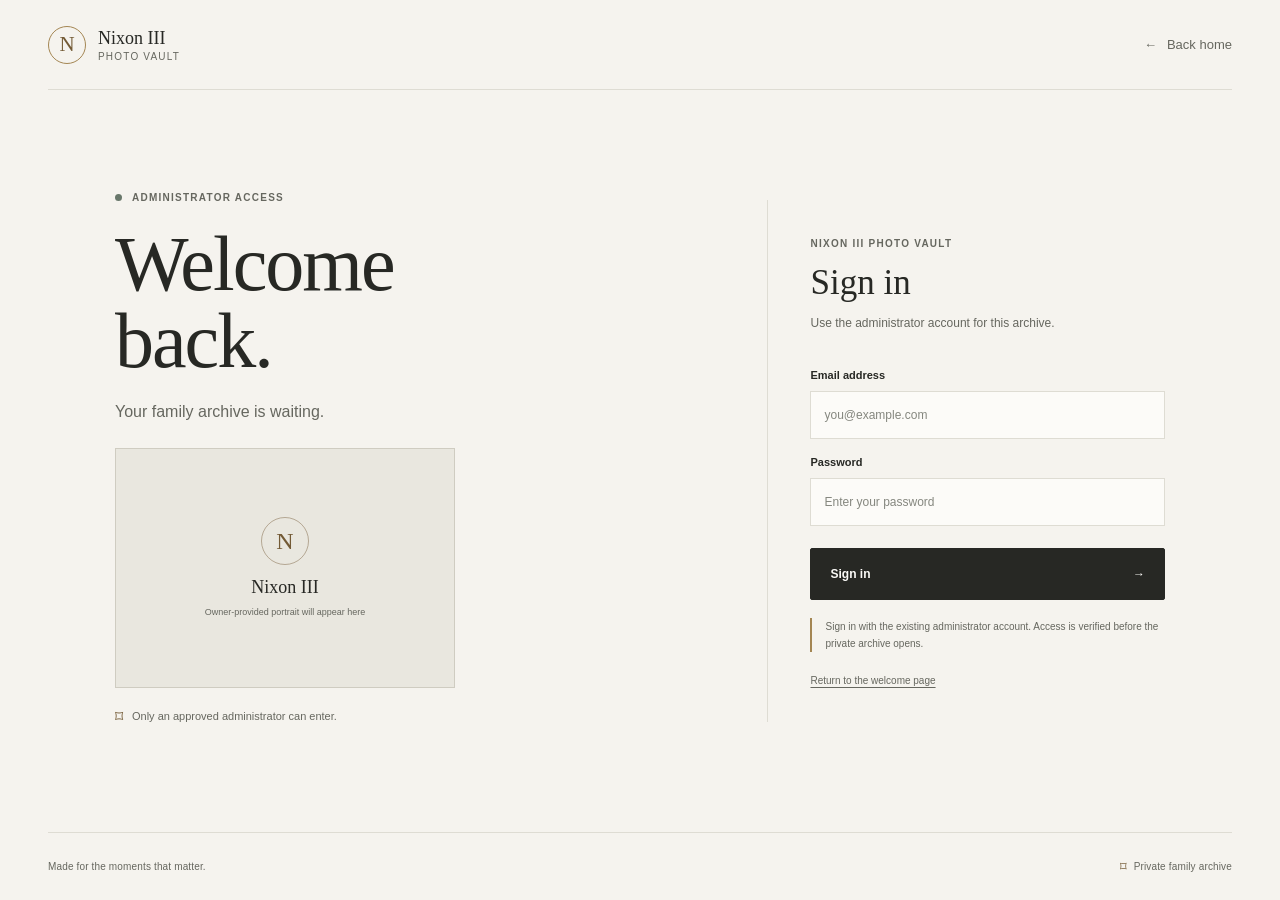
==== dashboard.html @ 0c123609 "Publish Nixon III Photo Vault" ====
<!doctype html>
<html lang="en">
<head>
  <meta charset="utf-8">
  <meta name="viewport" content="width=device-width, initial-scale=1">
  <meta name="theme-color" content="#f5f3ee">
  <meta name="description" content="Nixon III Photo Vault administrator dashboard preview.">
  <title>Overview | Nixon III Photo Vault</title>
  <link rel="stylesheet" href="css/style.css">
  <link rel="stylesheet" href="css/app-shell.css">
  <link rel="stylesheet" href="css/responsive.css">
  <script type="module" src="js/app.js"></script>
</head>
<body class="app-page auth-pending" data-requires-admin>
  <div class="auth-check" data-auth-check role="status"><span data-auth-check-message>Verifying administrator access…</span><a class="auth-check-link" href="login.html">Return to administrator sign in <span aria-hidden="true">→</span></a></div>
  <header class="app-header">
    <button class="nav-toggle" type="button" data-nav-toggle aria-controls="app-navigation" aria-expanded="false" aria-label="Open navigation"><span></span><span></span></button>
    <a class="wordmark" href="dashboard.html" aria-label="Nixon III Photo Vault overview">
      <span class="wordmark-seal" aria-hidden="true">N</span>
      <span class="wordmark-copy"><strong>Nixon III</strong><span>Photo Vault</span></span>
    </a>
    <div class="app-header__right">
      <span class="connection-label"><span aria-hidden="true"></span> Private archive</span>
      <button class="button button--outline auth-logout" type="button" data-auth-logout>Sign out</button>
      <span class="auth-logout-message" data-auth-logout-message role="status" aria-live="polite"></span>
    </div>
  </header>
  <div class="app-frame">
    <nav class="app-navigation" id="app-navigation" data-app-navigation aria-label="Main navigation">
      <p class="nav-label">Workspace</p>
      <a class="nav-item is-current" href="dashboard.html" aria-current="page"><span class="nav-icon" aria-hidden="true">⌂</span> Overview</a>
      <a class="nav-item" href="vault-access.html"><span class="nav-icon" aria-hidden="true">⌑</span> Vault access</a>
      <a class="nav-item" href="gallery.html"><span class="nav-icon" aria-hidden="true">▦</span> Gallery</a>
      <a class="nav-item" href="gallery.html#albums"><span class="nav-icon" aria-hidden="true">▤</span> Albums</a>
      <a class="nav-item" href="gallery.html#favorites"><span class="nav-icon" aria-hidden="true">♡</span> Favorites</a>
      <div class="nav-bottom">
        <div class="nav-portrait">
          <span class="portrait-token" aria-hidden="true"><img class="portrait-image" data-portrait alt="" hidden><span class="portrait-token__fallback" data-portrait-placeholder>N</span></span>
          <div><strong>Nixon III</strong><span>Family archive</span></div>
        </div>
        <a class="nav-item nav-item--quiet" href="index.html"><span class="nav-icon" aria-hidden="true">↗</span> Public welcome page</a>
      </div>
    </nav>

    <main class="app-main">
      <div class="app-content dashboard-content">
        <div class="page-heading">
          <div><p class="eyebrow">Your private archive</p><h1>Good to have you here.</h1><p class="page-lede">A thoughtful space for the moments and milestones you want to keep close.</p></div>
          <a class="button button--dark" href="gallery.html">Open gallery <span aria-hidden="true">→</span></a>
        </div>

        <section class="dashboard-hero" aria-label="Archive welcome">
          <div class="dashboard-hero__copy">
            <span class="eyebrow eyebrow--light">Nixon III Photo Vault</span>
            <h2>A lifetime of little moments.</h2>
            <p>Original photographs are kept in private storage while gallery browsing is prepared.</p>
            <a class="text-link text-link--light" href="gallery.html">Explore the gallery <span aria-hidden="true">→</span></a>
          </div>
          <div class="dashboard-hero__portrait portrait-frame">
            <img class="portrait-image" data-portrait alt="Portrait of Nixon III" hidden>
            <div class="portrait-placeholder portrait-placeholder--dark" data-portrait-placeholder>
              <span class="portrait-placeholder__mark" aria-hidden="true">N</span>
              <span class="portrait-placeholder__name">Nixon III</span>
              <span class="portrait-placeholder__note">Portrait placeholder</span>
            </div>
          </div>
        </section>

        <section class="photo-upload" data-photo-upload aria-labelledby="photo-upload-title">
          <div class="photo-upload__heading">
            <div><p class="eyebrow">Private originals</p><h2 id="photo-upload-title">Add photos to the archive</h2><p>Select image files from this device. Originals are uploaded unchanged to private Storage.</p></div>
          </div>
          <div class="photo-upload__fields">
            <label class="photo-upload__album-label" for="photo-album">Album name <span>(optional)</span></label>
            <input class="photo-upload__album" id="photo-album" type="text" maxlength="120" placeholder="Add an album label" data-photo-album>
          </div>
          <div class="photo-upload__actions">
            <input class="visually-hidden" id="photo-files" type="file" accept="image/*" multiple data-photo-files>
            <button class="button button--outline" type="button" data-photo-select>Select photos</button>
            <button class="button button--dark" type="button" data-photo-upload-button disabled>Upload photos</button>
            <button class="photo-upload__clear" type="button" data-photo-clear disabled>Clear selection</button>
          </div>
          <ul class="photo-upload__file-list" data-photo-file-list aria-label="Selected photo files"></ul>
          <progress class="photo-upload__progress" data-photo-progress max="1" value="0" aria-label="Photo upload progress" hidden></progress>
          <p class="photo-upload__progress-label" data-photo-progress-label></p>
          <p class="photo-upload__message" data-photo-message role="status" aria-live="polite">Photos remain private. Uploads require an active administrator session.</p>
        </section>

        <section class="dashboard-links" aria-label="Archive sections">
          <a class="section-card" href="gallery.html"><span class="section-card__icon" aria-hidden="true">▦</span><span class="section-card__meta">Your photographs</span><strong>Gallery</strong><span class="section-card__arrow" aria-hidden="true">↗</span></a>
          <a class="section-card" href="gallery.html#albums"><span class="section-card__icon" aria-hidden="true">▤</span><span class="section-card__meta">Gathered by chapter</span><strong>Albums</strong><span class="section-card__arrow" aria-hidden="true">↗</span></a>
          <a class="section-card" href="gallery.html#favorites"><span class="section-card__icon" aria-hidden="true">♡</span><span class="section-card__meta">The ones to revisit</span><strong>Favorites</strong><span class="section-card__arrow" aria-hidden="true">↗</span></a>
        </section>

        <section class="connection-notice" aria-labelledby="connection-title">
          <span class="notice-lock" aria-hidden="true">⌑</span>
          <div><h2 id="connection-title">Your archive is being prepared</h2><p>Administrator sign-in and private photo uploads are available. Gallery browsing and other archive actions are not connected yet.</p></div>
          <a href="vault-access.html" class="text-link">About access <span aria-hidden="true">→</span></a>
        </section>
      </div>
      <footer class="app-footer"><span>Nixon III Photo Vault</span><span>Private by design</span></footer>
    </main>
  </div>
</body>
</html>
---- css/style.css ----
:root {
  color-scheme: light;
  --ink: #272824;
  --ink-strong: #1f201d;
  --ink-soft: #66675f;
  --paper: #f5f3ee;
  --paper-light: #fcfbf8;
  --paper-muted: #eae8e1;
  --line: #dedcd3;
  --accent: #a48653;
  --accent-deep: #735a35;
  --green: #68776a;
  --serif: "Iowan Old Style", "Palatino Linotype", "Book Antiqua", Georgia, serif;
  --sans: "Avenir Next", Avenir, "Segoe UI", sans-serif;
}

* { box-sizing: border-box; }

html {
  min-width: 320px;
  min-height: 100%;
  scroll-behavior: smooth;
  background: var(--paper);
}

body {
  min-height: 100vh;
  margin: 0;
  color: var(--ink);
  background: var(--paper);
  font-family: var(--sans);
  -webkit-font-smoothing: antialiased;
}

body, button, input { font-family: var(--sans); }
a { color: inherit; }
button, input { font-size: inherit; }
button { color: inherit; }

a:focus-visible,
button:focus-visible,
input:focus-visible {
  outline: 3px solid var(--green);
  outline-offset: 3px;
}

button:disabled { cursor: not-allowed; }
[hidden] { display: none !important; }

.visually-hidden {
  position: absolute;
  width: 1px;
  height: 1px;
  padding: 0;
  overflow: hidden;
  clip: rect(0, 0, 0, 0);
  white-space: nowrap;
  border: 0;
}

.site-header,
.site-footer {
  display: flex;
  align-items: center;
  justify-content: space-between;
  width: min(1320px, calc(100% - 96px));
  margin-inline: auto;
}

.site-header {
  min-height: 90px;
  border-bottom: 1px solid var(--line);
}

.wordmark {
  display: inline-flex;
  align-items: center;
  gap: 12px;
  flex: 0 0 auto;
  color: inherit;
  text-decoration: none;
}

.wordmark-seal {
  display: grid;
  width: 38px;
  aspect-ratio: 1;
  place-items: center;
  border: 1px solid var(--accent);
  border-radius: 50%;
  color: var(--accent-deep);
  font-family: var(--serif);
  font-size: 21px;
}

.wordmark-copy { display: grid; gap: 2px; }
.wordmark-copy strong { font-family: var(--serif); font-size: 18px; font-weight: 500; }
.wordmark-copy span { color: var(--ink-soft); font-size: 10px; letter-spacing: 1.2px; text-transform: uppercase; }

.header-link {
  display: inline-flex;
  align-items: center;
  justify-content: center;
  gap: 10px;
  min-height: 44px;
  color: var(--ink-soft);
  font-size: 13px;
  text-decoration: none;
}

.header-link:hover,
.form-back-link:hover { color: var(--accent-deep); }

.welcome-layout {
  display: grid;
  grid-template-columns: minmax(0, 1fr) minmax(320px, 0.78fr);
  align-items: center;
  gap: clamp(56px, 9vw, 140px);
  width: min(1120px, calc(100% - 96px));
  min-height: min(720px, calc(100vh - 166px));
  margin-inline: auto;
  padding-block: 76px 86px;
}

.welcome-copy { max-width: 550px; }
.eyebrow {
  display: flex;
  align-items: center;
  gap: 10px;
  margin: 0 0 22px;
  color: var(--ink-soft);
  font-size: 10px;
  font-weight: 600;
  letter-spacing: 1.25px;
  text-transform: uppercase;
}

.status-mark { width: 7px; aspect-ratio: 1; border-radius: 50%; background: var(--green); }
h1, h2, h3, p { overflow-wrap: break-word; }
.welcome-copy h1,
.login-identity h1 {
  margin: 0;
  font-family: var(--serif);
  font-size: clamp(62px, 7.2vw, 98px);
  font-weight: 400;
  letter-spacing: -2px;
  line-height: 0.99;
}

.welcome-intro {
  max-width: 420px;
  margin: 26px 0 32px;
  color: var(--ink-soft);
  font-size: 16px;
  line-height: 1.8;
}

.primary-link,
.primary-button,
.button {
  display: inline-flex;
  align-items: center;
  justify-content: space-between;
  gap: 22px;
  min-height: 52px;
  padding: 0 19px;
  border: 1px solid var(--ink);
  border-radius: 2px;
  background: var(--ink);
  color: var(--paper-light);
  font-size: 12px;
  font-weight: 600;
  text-decoration: none;
  transition: background-color 160ms ease, border-color 160ms ease, color 160ms ease;
}

.primary-link:hover,
.button--dark:hover,
.primary-button:not(:disabled):hover {
  border-color: var(--accent-deep);
  background: var(--accent-deep);
}

.private-note,
.login-privacy {
  display: flex;
  align-items: center;
  gap: 9px;
  margin: 29px 0 0;
  color: var(--ink-soft);
  font-size: 11px;
  line-height: 1.6;
}

.private-note span,
.login-privacy span,
.footer-lock span { color: var(--accent-deep); font-size: 16px; }

.welcome-portrait { width: 100%; max-width: 410px; justify-self: end; }
.portrait-frame {
  position: relative;
  display: grid;
  place-items: center;
  overflow: hidden;
  border: 1px solid #cfccc1;
  background-color: #e9e7df;
}

.portrait-frame--welcome { min-height: 450px; aspect-ratio: 0.83; }
.portrait-frame--welcome::before {
  position: absolute;
  inset: 12px;
  border: 1px solid rgb(115 90 53 / 25%);
  content: "";
  pointer-events: none;
}

.portrait-image { position: absolute; inset: 0; width: 100%; height: 100%; object-fit: cover; }
.portrait-image[hidden] { display: none; }
.portrait-placeholder { display: grid; justify-items: center; gap: 10px; max-width: 280px; padding: 30px; text-align: center; }
.portrait-placeholder__mark {
  display: grid;
  width: 68px;
  aspect-ratio: 1;
  place-items: center;
  border: 1px solid rgb(115 90 53 / 45%);
  border-radius: 50%;
  color: var(--accent-deep);
  font-family: var(--serif);
  font-size: 34px;
}
.portrait-placeholder__name { margin-top: 5px; font-family: var(--serif); font-size: 22px; }
.portrait-placeholder__note { max-width: 210px; color: var(--ink-soft); font-size: 10px; line-height: 1.6; }
.frame-index { position: absolute; right: 24px; bottom: 22px; color: var(--ink-soft); font-size: 8px; letter-spacing: 1.15px; }
.portrait-note { margin: 14px 0 0; color: var(--ink-soft); font-family: var(--serif); font-size: 14px; font-style: italic; }

.welcome-values {
  display: grid;
  grid-template-columns: repeat(3, 1fr);
  width: min(1120px, calc(100% - 96px));
  margin: 0 auto 70px;
  border-top: 1px solid var(--line);
  border-bottom: 1px solid var(--line);
}
.welcome-values article { min-height: 165px; padding: 25px 32px 25px 0; }
.welcome-values article + article { padding-left: 32px; border-left: 1px solid var(--line); }
.value-index { color: var(--accent-deep); font-size: 9px; letter-spacing: 1px; }
.welcome-values h2 { margin: 13px 0 7px; font-family: var(--serif); font-size: 20px; font-weight: 400; }
.welcome-values p { max-width: 250px; margin: 0; color: var(--ink-soft); font-size: 11px; line-height: 1.7; }

.site-footer {
  min-height: 68px;
  border-top: 1px solid var(--line);
  color: var(--ink-soft);
  font-size: 10px;
  letter-spacing: 0.15px;
}
.footer-lock { display: inline-flex; align-items: center; gap: 7px; }
.footer-lock span { font-size: 13px; }

.text-link {
  display: inline-flex;
  align-items: center;
  gap: 8px;
  color: var(--ink);
  font-size: 11px;
  font-weight: 600;
  text-decoration-color: var(--accent);
  text-underline-offset: 4px;
}
.text-link:hover { color: var(--accent-deep); }

@media (prefers-reduced-motion: reduce) {
  *, *::before, *::after {
    scroll-behavior: auto !important;
    animation-duration: 0.01ms !important;
    animation-iteration-count: 1 !important;
    transition-duration: 0.01ms !important;
  }
}
---- css/app-shell.css ----
.app-page { background: #f7f6f2; }
.app-header {
  position: sticky;
  z-index: 10;
  top: 0;
  display: flex;
  align-items: center;
  justify-content: space-between;
  min-height: 76px;
  padding: 0 36px;
  border-bottom: 1px solid var(--line);
  background: var(--paper-light);
}
.app-header .wordmark-seal { width: 34px; font-size: 19px; }
.app-header .wordmark-copy strong { font-size: 16px; }
.app-header .wordmark-copy span { font-size: 9px; }
.app-header__right { display: flex; align-items: center; gap: 24px; }
.auth-logout { min-height: 38px; gap: 8px; padding-inline: 13px; cursor: pointer; }
.auth-logout-message { color: #78473e; font-size: 9px; }
.auth-check { position: fixed; z-index: 20; inset: 0; display: grid; align-content: center; justify-items: center; gap: 17px; padding: 24px; background: var(--paper); color: var(--ink-soft); font-size: 13px; text-align: center; }
.auth-check-link { color: var(--accent-deep); font-size: 11px; text-underline-offset: 3px; }
.auth-pending { overflow: hidden; }
.viewer-header__actions { display: flex; align-items: center; justify-self: end; gap: 18px; }
.viewer-header__actions .auth-logout { border-color: rgb(255 255 255 / 28%); color: var(--paper-light); }
.viewer-header__actions .auth-logout-message { color: #e3b7ac; }
.connection-label { display: inline-flex; align-items: center; gap: 8px; color: var(--ink-soft); font-size: 10px; }
.connection-label > span { width: 6px; aspect-ratio: 1; border-radius: 50%; background: var(--accent); }
.profile-chip { display: inline-flex; align-items: center; gap: 9px; min-height: 44px; color: var(--ink-soft); font-size: 10px; text-decoration: none; }
.profile-chip:hover { color: var(--ink); }
.profile-chip__portrait { width: 30px !important; }
.portrait-token {
  position: relative;
  display: grid;
  width: 36px;
  aspect-ratio: 1;
  place-items: center;
  overflow: hidden;
  border: 1px solid #c8c4b8;
  border-radius: 50%;
  background: #eae7de;
  color: var(--accent-deep);
  font-family: var(--serif);
  font-size: 17px;
}
.portrait-token__fallback { position: relative; z-index: 1; }
.portrait-token .portrait-image { border-radius: inherit; }
.nav-toggle { display: none; }
.app-frame { display: grid; grid-template-columns: 228px minmax(0, 1fr); min-height: calc(100vh - 76px); }
.app-navigation {
  position: sticky;
  top: 76px;
  display: flex;
  flex-direction: column;
  align-self: start;
  height: calc(100vh - 76px);
  min-height: 520px;
  padding: 26px 15px 18px;
  border-right: 1px solid var(--line);
  background: #f3f1eb;
}
.nav-label { margin: 0 12px 12px; color: #8b8a81; font-size: 9px; font-weight: 600; letter-spacing: 1.15px; text-transform: uppercase; }
.nav-item { display: flex; align-items: center; gap: 11px; min-height: 44px; padding: 0 12px; border-radius: 2px; color: #62635d; font-size: 11px; text-decoration: none; transition: background-color 150ms ease, color 150ms ease; }
.nav-item:hover { background: #e8e6df; color: var(--ink); }
.nav-item.is-current { background: #e7e4dc; color: var(--ink-strong); font-weight: 600; }
.nav-icon { display: grid; width: 20px; place-items: center; color: var(--accent-deep); font-size: 17px; }
.nav-bottom { margin-top: auto; }
.nav-portrait { display: flex; align-items: center; gap: 10px; margin: 0 9px 14px; padding: 14px 3px; border-top: 1px solid var(--line); border-bottom: 1px solid var(--line); }
.nav-portrait > div { display: grid; gap: 3px; }
.nav-portrait strong { font-family: var(--serif); font-size: 13px; font-weight: 400; }
.nav-portrait > div > span { color: var(--ink-soft); font-size: 9px; }
.nav-item--quiet { font-size: 10px; }
.app-main { display: flex; min-width: 0; flex-direction: column; }
.app-content { width: min(1120px, 100%); flex: 1; margin-inline: auto; padding: 48px clamp(28px, 5vw, 72px) 70px; }
.dashboard-content { position: relative; isolation: isolate; }
.dashboard-content::before,.dashboard-content::after { position: absolute; z-index: 0; inset: 0; content: ""; pointer-events: none; }
.dashboard-content::before { background: url("../assets/images/identity/BackgroundEraser_20261001_212350469.png") center 34% / cover no-repeat; opacity: 0.4; }
.dashboard-content::after { background: rgb(245 243 238 / 18%); }
.dashboard-content > * { position: relative; z-index: 1; }
.app-footer { display: flex; justify-content: space-between; min-height: 55px; padding: 0 clamp(28px, 5vw, 72px); border-top: 1px solid var(--line); color: #85847b; font-size: 9px; }
.app-footer span { align-self: center; }
.page-heading { display: flex; align-items: end; justify-content: space-between; gap: 26px; margin-bottom: 35px; }
.page-heading .eyebrow { margin-bottom: 13px; }
.page-heading h1,.access-copy h1 { max-width: 760px; margin: 0; font-family: var(--serif); font-size: clamp(38px, 4vw, 54px); font-weight: 400; letter-spacing: -0.7px; line-height: 1.12; }
.page-lede { max-width: 600px; margin: 12px 0 0; color: var(--ink-soft); font-size: 12px; line-height: 1.75; }
.button { min-height: 45px; gap: 19px; padding-inline: 16px; font-size: 10px; white-space: nowrap; }
.button--outline { border-color: #d5d2c8; background: transparent; color: #7b7a71; }
.button--outline:disabled { opacity: 0.8; }
.dashboard-hero { position: relative; display: flex; min-height: 330px; overflow: hidden; isolation: isolate; background: #30312d; color: var(--paper-light); }
.dashboard-hero__copy { position: relative; z-index: 2; align-self: center; width: min(64%, 620px); padding: 42px clamp(28px, 5vw, 58px); }
.eyebrow--light { color: #c8c3b6; }
.dashboard-hero h2 { max-width: 380px; margin: 0; font-family: var(--serif); font-size: clamp(28px, 3vw, 39px); font-weight: 400; line-height: 1.12; }
.dashboard-hero__copy > p:not(.eyebrow) { max-width: 360px; margin: 14px 0 22px; color: #d0cec7; font-size: 11px; line-height: 1.7; }
.text-link--light { color: var(--paper-light); text-decoration-color: var(--accent); }
.dashboard-hero__portrait { position: absolute; z-index: 0; inset: 0; min-height: 100%; border: 0; background: #383934; pointer-events: none; }
.dashboard-hero__portrait::after { position: absolute; z-index: 1; inset: 0; background: linear-gradient(90deg, rgb(39 37 32 / 94%) 0%, rgb(47 41 34 / 76%) 38%, rgb(49 42 34 / 40%) 100%); content: ""; pointer-events: none; }
.dashboard-hero__portrait .portrait-image { right: 0; left: auto; width: 72%; opacity: 0.4; object-fit: cover; object-position: center 32%; }
.dashboard-hero__portrait .portrait-placeholder { position: relative; z-index: 0; width: 72%; height: 100%; margin-left: auto; }
.portrait-placeholder--dark { color: #f5f3ee; }
.portrait-placeholder--dark .portrait-placeholder__mark { border-color: rgb(196 172 128 / 60%); color: #cdb78f; }
.portrait-placeholder--dark .portrait-placeholder__note { color: #cbc9c1; }
.portrait-placeholder--dark .portrait-placeholder__name { color: var(--paper-light); }
.dashboard-links { display: grid; grid-template-columns: repeat(3, minmax(0, 1fr)); gap: 13px; margin-top: 24px; }
.photo-upload { margin-top: 28px; padding: 24px; border: 1px solid var(--line); background: var(--paper-light); }
.photo-upload__heading h2 { margin: 0; font-family: var(--serif); font-size: 23px; font-weight: 400; }
.photo-upload__heading p:not(.eyebrow) { margin: 8px 0 0; color: var(--ink-soft); font-size: 11px; line-height: 1.6; }
.photo-upload__fields { display: grid; gap: 7px; max-width: 420px; margin-top: 19px; }
.photo-upload__album-label { color: var(--ink-soft); font-size: 10px; }
.photo-upload__album-label span { color: #939187; }
.photo-upload__album { width: 100%; min-height: 42px; padding: 0 12px; border: 1px solid #d5d2c8; border-radius: 2px; background: #fff; color: var(--ink); font: inherit; font-size: 11px; }
.photo-upload__album:focus-visible,.photo-upload__actions button:focus-visible { outline: 2px solid var(--accent-deep); outline-offset: 2px; }
.photo-upload__actions { display: flex; align-items: center; flex-wrap: wrap; gap: 10px; margin-top: 17px; }
.photo-upload__actions .button { min-height: 42px; }
.photo-upload__actions button:disabled,.photo-upload__clear:disabled { cursor: not-allowed; opacity: 0.55; }
.photo-upload__clear { min-height: 42px; padding: 0 12px; border: 0; background: transparent; color: var(--ink-soft); font: inherit; font-size: 10px; text-decoration: underline; text-underline-offset: 3px; cursor: pointer; }
.photo-upload__file-list { display: grid; gap: 7px; margin: 16px 0 0; padding: 0; list-style: none; }
.photo-upload__file { display: grid; grid-template-columns: minmax(0, 1fr) auto; gap: 5px 12px; padding: 11px 12px; border: 1px solid #e5e2da; background: #faf9f6; }
.photo-upload__file-details { display: grid; min-width: 0; gap: 3px; }
.photo-upload__file-details strong { overflow-wrap: anywhere; color: var(--ink); font-size: 10px; font-weight: 500; }
.photo-upload__file-details > span,.photo-upload__file-state { color: var(--ink-soft); font-size: 9px; }
.photo-upload__file-state { align-self: center; text-align: right; }
.photo-upload__file-error { grid-column: 1 / -1; color: #78473e; font-size: 9px; line-height: 1.5; overflow-wrap: anywhere; }
.photo-upload__progress { display: block; width: 100%; height: 5px; margin-top: 15px; accent-color: var(--accent-deep); }
.photo-upload__progress-label,.photo-upload__message { margin: 8px 0 0; color: var(--ink-soft); font-size: 10px; line-height: 1.6; }
.photo-upload__message[data-state="error"] { color: #78473e; }
.photo-upload__message[data-state="success"] { color: #46614d; }
.section-card { position: relative; display: grid; min-height: 140px; align-content: start; padding: 20px; border: 1px solid var(--line); background: var(--paper-light); text-decoration: none; transition: border-color 150ms ease, transform 150ms ease; }
.section-card:hover { transform: translateY(-2px); border-color: #b8ae97; }
.section-card__icon { margin-bottom: 14px; color: var(--accent-deep); font-size: 19px; }
.section-card__meta { color: var(--ink-soft); font-size: 9px; }
.section-card strong { margin-top: 5px; font-family: var(--serif); font-size: 19px; font-weight: 400; }
.section-card__arrow { position: absolute; top: 19px; right: 18px; color: var(--ink-soft); font-size: 12px; }
.connection-notice { display: flex; align-items: center; gap: 16px; margin-top: 24px; padding: 18px 20px; border: 1px solid #e2dfd6; background: #efede6; }
.notice-lock { display: grid; width: 35px; aspect-ratio: 1; flex: 0 0 auto; place-items: center; border: 1px solid #d1c6af; border-radius: 50%; color: var(--accent-deep); font-size: 16px; }
.connection-notice > div { flex: 1; }
.connection-notice h2 { margin: 0 0 4px; font-family: var(--serif); font-size: 16px; font-weight: 400; }
.connection-notice p { margin: 0; color: var(--ink-soft); font-size: 10px; line-height: 1.6; }
.connection-notice > .text-link { white-space: nowrap; }
.breadcrumb { display: flex; gap: 10px; margin: 0 0 31px; color: #838279; font-size: 10px; }
.breadcrumb a { text-decoration: none; }
.breadcrumb a:hover { color: var(--accent-deep); }
.access-layout { display: grid; grid-template-columns: minmax(0, 1.05fr) minmax(300px, 0.8fr); align-items: center; gap: clamp(35px, 7vw, 95px); padding: 12px 0 54px; }
.access-copy .eyebrow { margin-bottom: 18px; }
.access-copy h1 { max-width: 560px; font-size: clamp(39px, 4.6vw, 58px); }
.access-copy .page-lede { max-width: 430px; margin-block: 18px 25px; }
.access-card { padding: 22px; border: 1px solid var(--line); background: var(--paper-light); box-shadow: 0 14px 36px rgb(33 33 28 / 4%); }
.access-card__top { display: flex; align-items: center; justify-content: space-between; margin-bottom: 17px; }
.access-lock { color: var(--accent-deep); font-size: 20px; }
.status-pill { padding: 7px 10px; border: 1px solid #ddd9cf; border-radius: 30px; color: #77776e; font-size: 8px; letter-spacing: 0.3px; }
.access-portrait { min-height: 175px; background-color: #e9e7df; }
.access-portrait .portrait-placeholder { gap: 5px; }
.access-portrait .portrait-placeholder__mark { width: 44px; font-size: 22px; }
.access-portrait .portrait-placeholder__name { font-size: 17px; }
.access-portrait .portrait-placeholder__note { font-size: 9px; }
.access-card h2 { margin: 20px 0 7px; font-family: var(--serif); font-size: 20px; font-weight: 400; }
.access-card > p { margin: 0 0 15px; color: var(--ink-soft); font-size: 10px; line-height: 1.7; }
.access-card__rule { display: flex; align-items: center; gap: 8px; min-height: 32px; border-top: 1px solid #eeece5; color: #65665f; font-size: 9px; }
.access-card__rule span { color: var(--green); }
.access-support { display: flex; justify-content: space-between; padding-top: 20px; border-top: 1px solid var(--line); color: var(--ink-soft); font-size: 10px; }

.page-heading--gallery { margin-bottom: 24px; }
.gallery-tools { display: flex; align-items: center; gap: 10px; }
.search-box { display: flex; align-items: center; gap: 10px; width: min(440px, 100%); min-height: 44px; padding: 0 13px; border: 1px solid var(--line); background: var(--paper-light); color: #85847b; }
.search-box > span:first-child { font-size: 20px; }
.search-box input { width: 100%; min-width: 0; border: 0; outline: 0; background: transparent; color: var(--ink); font-size: 10px; }
.search-box input:focus-visible { outline: 0; }
.search-box input::placeholder { color: #85847b; }
.search-box input:disabled { opacity: 1; cursor: not-allowed; }
.filter-button { display: inline-flex; align-items: center; gap: 9px; min-height: 44px; padding: 0 14px; border: 1px solid var(--line); background: var(--paper-light); color: #6d6d65; font-size: 10px; }
.filter-count { display: grid; width: 17px; aspect-ratio: 1; place-items: center; border-radius: 50%; background: #eeece6; font-size: 8px; }
.search-note { color: #87867d; font-size: 9px; }
.gallery-toolbar { display: flex; align-items: center; justify-content: space-between; gap: 15px; margin-top: 26px; padding-bottom: 0; border-bottom: 1px solid var(--line); }
.collection-tabs { display: flex; align-items: center; gap: 24px; }
.collection-tab { position: relative; display: inline-flex; align-items: center; min-height: 45px; color: #77776f; font-size: 10px; text-decoration: none; }
.collection-tab:hover,.collection-tab.is-selected { color: var(--ink); }
.collection-tab.is-selected { font-weight: 600; }
.collection-tab.is-selected::after { position: absolute; right: 0; bottom: -1px; left: 0; height: 2px; background: var(--accent); content: ""; }
.preview-state-switch { display: flex; align-items: center; gap: 4px; color: #86857c; font-size: 8px; }
.preview-state-switch button { min-height: 30px; padding: 0 8px; border: 1px solid transparent; background: transparent; color: #77776f; font-size: 8px; }
.preview-state-switch button:hover { color: var(--ink); }
.preview-state-switch button[aria-pressed="true"] { border-color: #dcd9d0; background: var(--paper-light); color: var(--ink); }
.preview-disclaimer { margin: 8px 0 0; color: #929188; font-size: 8px; text-align: right; }
.gallery-state { min-height: 348px; }
.empty-state { display: grid; grid-template-columns: minmax(180px, 0.72fr) minmax(0, 1.3fr); align-items: center; gap: clamp(30px, 6vw, 80px); width: min(750px, 100%); min-height: 315px; margin-inline: auto; padding: 32px 0 42px; }
.empty-state__portrait { min-height: 205px; aspect-ratio: 0.9; }
.empty-state__portrait .portrait-placeholder { padding: 18px; }
.empty-state__portrait .portrait-placeholder__mark { width: 48px; font-size: 24px; }
.empty-state__portrait .portrait-placeholder__name { font-size: 17px; }
.empty-state__portrait .portrait-placeholder__note { font-size: 8px; }
.empty-state__copy .eyebrow { margin-bottom: 12px; font-size: 8px; }
.empty-state__copy h2,.denied-state h2 { max-width: 410px; margin: 0; font-family: var(--serif); font-size: clamp(25px, 3vw, 35px); font-weight: 400; line-height: 1.18; }
.empty-state__copy > p:not(.eyebrow) { max-width: 400px; margin: 13px 0 18px; color: var(--ink-soft); font-size: 10px; line-height: 1.8; }
.empty-state__secondary { margin-top: 12px; }
.loading-state { display: grid; grid-template-columns: 180px minmax(0, 1fr); align-items: center; gap: 40px; width: min(700px, 100%); min-height: 315px; margin-inline: auto; }
.loading-state__portrait { width: 180px; aspect-ratio: 0.9; border: 0; background: #eae8e0; }
.loading-state__portrait .portrait-placeholder__mark { opacity: 0.65; }
.loading-kicker { color: var(--accent-deep); font-size: 8px; letter-spacing: 1px; text-transform: uppercase; }
.loading-state__copy h2 { margin: 13px 0 7px; font-family: var(--serif); font-size: 29px; font-weight: 400; }
.loading-state__copy p { margin: 0; color: var(--ink-soft); font-size: 10px; }
.loading-lines { display: grid; gap: 7px; margin-top: 22px; }
.loading-lines span { display: block; width: 75%; height: 7px; background: linear-gradient(90deg, #e7e5de 0%, #f0eee8 50%, #e7e5de 100%); background-size: 200% 100%; animation: shimmer 1.6s ease-in-out infinite; }
.loading-lines span:nth-child(2) { width: 91%; }
.loading-lines span:nth-child(3) { width: 54%; }
@keyframes shimmer { to { background-position: -200% 0; } }
.denied-state { display: grid; justify-items: center; align-content: center; min-height: 315px; padding: 30px; text-align: center; }
.denied-state__mark { display: grid; width: 48px; aspect-ratio: 1; place-items: center; margin-bottom: 16px; border: 1px solid #d8cdb7; border-radius: 50%; color: var(--accent-deep); font-size: 22px; }
.denied-state .eyebrow { margin-bottom: 10px; font-size: 8px; }
.denied-state h2 { max-width: 470px; }
.denied-state > p:not(.eyebrow) { max-width: 430px; margin: 12px 0 19px; color: var(--ink-soft); font-size: 10px; line-height: 1.8; }
.collection-section { padding: 23px 0 25px; border-top: 1px solid var(--line); scroll-margin-top: 88px; }
.section-heading { display: flex; align-items: end; justify-content: space-between; }
.section-heading .eyebrow { margin-bottom: 5px; font-size: 8px; }
.section-heading h2 { margin: 0; font-family: var(--serif); font-size: 24px; font-weight: 400; }
.section-count { color: #8b8a81; font-size: 9px; }
.collection-empty { display: flex; align-items: center; gap: 13px; min-height: 75px; margin-top: 16px; padding: 15px 18px; border: 1px solid #e5e3dc; background: #f9f8f4; }
.collection-empty > span { display: grid; width: 34px; aspect-ratio: 1; place-items: center; border: 1px solid #e1ddd3; border-radius: 50%; color: var(--accent-deep); font-size: 16px; }
.collection-empty strong { font-family: var(--serif); font-size: 14px; font-weight: 400; }
.collection-empty p { margin: 4px 0 0; color: var(--ink-soft); font-size: 9px; }
.collection-section--last { padding-bottom: 5px; }

.viewer-page { min-height: 100vh; background: #282925; color: var(--paper-light); }
.viewer-header { display: grid; grid-template-columns: 1fr auto 1fr; align-items: center; min-height: 74px; padding: 0 36px; border-bottom: 1px solid rgb(255 255 255 / 11%); }
.viewer-back,.viewer-header__status,.viewer-footer { color: #d1d0ca; font-size: 10px; text-decoration: none; }
.viewer-back { display: inline-flex; gap: 10px; align-items: center; justify-self: start; min-height: 44px; }
.viewer-back:hover,.viewer-footer a:hover { color: white; }
.wordmark--light { justify-self: center; color: var(--paper-light); }
.wordmark--light .wordmark-copy span { color: #c1c0b8; }
.wordmark--light .wordmark-seal { color: #d4c29e; }
.viewer-header__status { display: inline-flex; align-items: center; gap: 9px; }
.viewer-avatar { width: 27px; font-size: 13px; }
.viewer-main { width: min(1100px, calc(100% - 72px)); margin: 32px auto; }
.viewer-stage { position: relative; display: grid; min-height: min(61vh, 620px); place-items: center; border: 1px solid rgb(255 255 255 / 11%); background: #30312d; }
.viewer-placeholder { width: min(360px, 65vw); aspect-ratio: 0.8; border-color: rgb(255 255 255 / 16%); background: #393a35; }
.viewer-placeholder .portrait-placeholder__mark { border-color: rgb(196 172 128 / 55%); color: #cdb78f; }
.viewer-placeholder .portrait-placeholder__name { color: var(--paper-light); }
.viewer-placeholder .portrait-placeholder__note { color: #cbc9c1; }
.viewer-control { position: absolute; top: 50%; display: grid; width: 44px; aspect-ratio: 1; place-items: center; transform: translateY(-50%); border: 1px solid rgb(255 255 255 / 15%); border-radius: 50%; background: transparent; color: #aaa9a1; font-size: 18px; }
.viewer-control--previous { left: 20px; }
.viewer-control--next { right: 20px; }
.viewer-control:disabled { opacity: 0.45; }
.viewer-details { display: flex; align-items: start; justify-content: space-between; gap: 28px; padding: 21px 2px; }
.viewer-details .eyebrow { margin: 0 0 8px; font-size: 8px; }
.viewer-details h1 { margin: 0; font-family: var(--serif); font-size: 23px; font-weight: 400; }
.viewer-details p:last-child { margin: 7px 0 0; color: #c1c0b8; font-size: 9px; line-height: 1.7; }
.viewer-actions { display: flex; gap: 8px; }
.viewer-action { display: flex; align-items: center; gap: 7px; min-height: 38px; padding: 0 11px; border: 1px solid rgb(255 255 255 / 15%); background: transparent; color: #d1d0ca; font-size: 14px; }
.viewer-action span { font-size: 9px; }
.viewer-action:disabled { opacity: 0.55; }
.viewer-footer { display: flex; justify-content: space-between; width: min(1100px, calc(100% - 72px)); min-height: 56px; margin: auto; border-top: 1px solid rgb(255 255 255 / 11%); }
.viewer-footer a { align-self: center; color: #d1d0ca; font-size: 9px; text-decoration: none; }
.viewer-footer > span { align-self: center; }

@media (prefers-reduced-motion: reduce) {
  .loading-lines span { animation: none; }
}
---- css/responsive.css ----
@media (max-width: 900px) {
  .app-frame { grid-template-columns: 204px minmax(0, 1fr); }
  .app-navigation { padding-inline: 11px; }
  .app-content { padding-inline: 32px; }
  .app-footer { padding-inline: 32px; }
  .page-heading { align-items: start; }
  .access-layout { grid-template-columns: minmax(0, 1fr) minmax(250px, 0.8fr); gap: 30px; }
  .gallery-toolbar { align-items: start; flex-direction: column; gap: 3px; }
  .preview-disclaimer { text-align: left; }
  .welcome-layout { gap: 55px; }
}

@media (max-width: 700px) {
  .site-header,.site-footer { width: calc(100% - 40px); }
  .site-header { min-height: 72px; }
  .wordmark-seal { width: 34px; font-size: 19px; }
  .wordmark-copy strong { font-size: 16px; }
  .wordmark-copy span { font-size: 9px; }
  .header-link { gap: 6px; font-size: 10px; }
  .welcome-layout,.login-layout { grid-template-columns: 1fr; gap: 38px; width: calc(100% - 40px); min-height: auto; padding-block: 49px 48px; }
  .welcome-copy h1 { font-size: clamp(57px, 15vw, 77px); }
  .welcome-intro { max-width: 390px; margin-block: 19px 25px; font-size: 14px; }
  .welcome-portrait { width: min(100%, 390px); justify-self: center; }
  .portrait-frame--welcome { min-height: 0; aspect-ratio: 0.96; }
  .welcome-values { grid-template-columns: 1fr; width: calc(100% - 40px); margin-bottom: 45px; }
  .welcome-values article,.welcome-values article + article { min-height: auto; padding: 17px 0; border-left: 0; }
  .welcome-values article + article { border-top: 1px solid var(--line); }
  .welcome-values h2 { margin-block: 8px 5px; }
  .site-footer { min-height: 62px; gap: 12px; font-size: 8px; }
  .footer-lock { text-align: right; }
  .login-layout { gap: 28px; }
  .login-identity h1 { font-size: 56px; }
  .login-portrait { width: min(100%, 370px); min-height: 0; aspect-ratio: 1.7; }
  .login-form-panel { max-width: 480px; padding: 28px 0 10px; border-top: 1px solid var(--line); border-left: 0; }

  .app-header { min-height: 66px; padding: 0 19px; }
  .app-header .wordmark { margin-right: auto; margin-left: 13px; }
  .app-header .wordmark-seal { width: 31px; font-size: 17px; }
  .app-header .wordmark-copy strong { font-size: 14px; }
  .app-header .wordmark-copy span { font-size: 8px; }
  .app-header__right { gap: 0; }
  .connection-label { display: none; }
  .profile-chip { min-height: 44px; }
  .profile-chip > span:last-child { display: none; }
  .profile-chip__portrait { width: 29px !important; }
  .nav-toggle { display: grid; width: 44px; height: 44px; align-content: center; justify-items: center; gap: 5px; padding: 0; border: 1px solid var(--line); border-radius: 2px; background: transparent; }
  .nav-toggle span { display: block; width: 16px; height: 1px; background: var(--ink); transition: transform 150ms ease; }
  .nav-toggle[aria-expanded="true"] span:first-child { transform: translateY(3px) rotate(45deg); }
  .nav-toggle[aria-expanded="true"] span:last-child { transform: translateY(-3px) rotate(-45deg); }
  .app-frame { display: block; min-height: calc(100vh - 66px); }
  .app-navigation { position: fixed; z-index: 9; top: 66px; bottom: 0; left: 0; width: min(300px, 86vw); height: auto; min-height: 0; padding: 24px 16px 18px; transform: translateX(-105%); visibility: hidden; border-right: 1px solid var(--line); box-shadow: 12px 0 28px rgb(26 26 22 / 9%); transition: transform 180ms ease, visibility 180ms; }
  .app-navigation.is-open { transform: translateX(0); visibility: visible; }
  .navigation-open::after { position: fixed; z-index: 8; inset: 66px 0 0; background: rgb(25 26 23 / 30%); content: ""; }
  .nav-item { min-height: 48px; font-size: 12px; }
  .app-content { padding: 31px 21px 48px; }
  .app-footer { min-height: 49px; padding-inline: 21px; font-size: 8px; }
  .page-heading { align-items: start; flex-direction: column; gap: 19px; margin-bottom: 25px; }
  .page-heading h1,.access-copy h1 { font-size: clamp(35px, 10vw, 48px); }
  .page-lede { font-size: 11px; }
  .dashboard-hero { min-height: 255px; }
  .dashboard-hero__copy { width: 82%; padding: 25px 19px; }
  .dashboard-hero h2 { font-size: 27px; }
  .dashboard-hero__copy > p:not(.eyebrow) { font-size: 9px; }
  .dashboard-hero__portrait .portrait-image { width: 78%; object-position: center 30%; }
  .dashboard-hero__portrait .portrait-placeholder { width: 78%; padding: 10px; }
  .dashboard-hero__portrait .portrait-placeholder__mark { width: 42px; font-size: 21px; }
  .dashboard-hero__portrait .portrait-placeholder__name { font-size: 15px; }
  .dashboard-hero__portrait .portrait-placeholder__note { font-size: 8px; }
  .dashboard-links { grid-template-columns: 1fr; gap: 9px; margin-top: 15px; }
  .photo-upload { margin-top: 20px; padding: 17px; }
  .photo-upload__heading h2 { font-size: 21px; }
  .photo-upload__actions { align-items: stretch; }
  .photo-upload__actions .button { flex: 1 1 calc(50% - 6px); justify-content: center; padding-inline: 10px; }
  .photo-upload__clear { flex: 1 1 100%; }
  .photo-upload__file { grid-template-columns: minmax(0, 1fr); gap: 7px; }
  .photo-upload__file-state { justify-self: start; text-align: left; }
  .section-card { min-height: 96px; grid-template-columns: 32px 1fr auto; align-content: center; column-gap: 9px; padding: 14px; }
  .section-card__icon { grid-row: 1 / 3; margin: 0; }
  .section-card__meta { align-self: end; }
  .section-card strong { align-self: start; margin-top: 2px; font-size: 17px; }
  .section-card__arrow { top: 50%; transform: translateY(-50%); }
  .connection-notice { align-items: start; flex-wrap: wrap; gap: 11px; padding: 14px; }
  .notice-lock { width: 31px; }
  .connection-notice > div { width: calc(100% - 43px); }
  .connection-notice > .text-link { margin-left: 42px; }
  .access-layout { grid-template-columns: 1fr; gap: 27px; padding: 3px 0 34px; }
  .access-copy .button { margin-top: 2px; }
  .access-card { max-width: 470px; }
  .access-support { padding-top: 16px; }
  .gallery-tools { align-items: stretch; flex-wrap: wrap; }
  .search-box { width: 100%; }
  .filter-button { min-height: 42px; }
  .search-note { align-self: center; max-width: 185px; line-height: 1.4; }
  .gallery-toolbar { margin-top: 17px; }
  .collection-tabs { width: 100%; justify-content: space-between; gap: 7px; }
  .collection-tab { min-height: 43px; font-size: 9px; }
  .preview-state-switch { width: 100%; flex-wrap: wrap; }
  .preview-state-switch button { min-height: 34px; padding-inline: 10px; font-size: 9px; }
  .preview-disclaimer { max-width: 290px; font-size: 8px; line-height: 1.5; }
  .gallery-state { min-height: 0; }
  .empty-state { grid-template-columns: 112px minmax(0, 1fr); gap: 18px; min-height: 270px; padding-block: 28px 34px; }
  .empty-state__portrait { min-height: 150px; aspect-ratio: 0.72; }
  .empty-state__portrait .portrait-placeholder { padding: 8px; }
  .empty-state__portrait .portrait-placeholder__mark { width: 37px; font-size: 19px; }
  .empty-state__portrait .portrait-placeholder__name { font-size: 14px; }
  .empty-state__portrait .portrait-placeholder__note { font-size: 7px; }
  .empty-state__copy .eyebrow { font-size: 7px; letter-spacing: 0.8px; }
  .empty-state__copy h2 { font-size: clamp(21px, 6vw, 28px); }
  .empty-state__copy > p:not(.eyebrow) { font-size: 9px; }
  .loading-state { grid-template-columns: 96px minmax(0, 1fr); gap: 19px; min-height: 270px; }
  .loading-state__portrait { width: 96px; }
  .loading-state__copy h2 { font-size: 23px; }
  .loading-state__copy p { font-size: 9px; line-height: 1.6; }
  .denied-state { min-height: 270px; padding-inline: 5px; }
  .denied-state h2 { font-size: 27px; }
  .collection-section { padding-top: 19px; }
  .collection-empty { align-items: start; }
  .collection-empty strong { font-size: 13px; }
  .collection-empty p { line-height: 1.6; }

  .viewer-header { grid-template-columns: 1fr auto; min-height: 66px; padding-inline: 16px; }
  .viewer-header .wordmark { display: none; }
  .viewer-back { gap: 7px; font-size: 9px; }
  .viewer-header__status { font-size: 9px; }
  .viewer-header__actions { gap: 8px; }
  .viewer-header__actions .auth-logout { min-height: 34px; padding-inline: 9px; font-size: 9px; }
  .viewer-main { width: calc(100% - 28px); margin-block: 14px; }
  .viewer-stage { min-height: min(58vh, 510px); }
  .viewer-placeholder { width: min(270px, 67vw); }
  .viewer-control { width: 36px; }
  .viewer-control--previous { left: 9px; }
  .viewer-control--next { right: 9px; }
  .viewer-details { flex-direction: column; gap: 17px; padding: 17px 3px; }
  .viewer-details h1 { font-size: 20px; }
  .viewer-footer { width: calc(100% - 28px); }
}

@media (max-width: 390px) {
  .site-header,.site-footer,.welcome-layout,.login-layout,.welcome-values { width: calc(100% - 32px); }
  .header-link { font-size: 9px; }
  .welcome-copy h1 { font-size: 56px; }
  .private-note,.login-privacy { align-items: flex-start; }
  .app-header { padding-inline: 12px; }
  .app-header .wordmark { gap: 8px; margin-left: 9px; }
  .app-content { padding-inline: 16px; }
  .app-footer { padding-inline: 16px; }
  .dashboard-hero__copy { padding-inline: 14px; }
  .dashboard-hero h2 { font-size: 24px; }
  .empty-state { grid-template-columns: 88px minmax(0, 1fr); gap: 14px; }
  .empty-state__portrait { min-height: 125px; }
  .empty-state__copy h2 { font-size: 21px; }
  .search-note { max-width: 150px; font-size: 8px; }
}
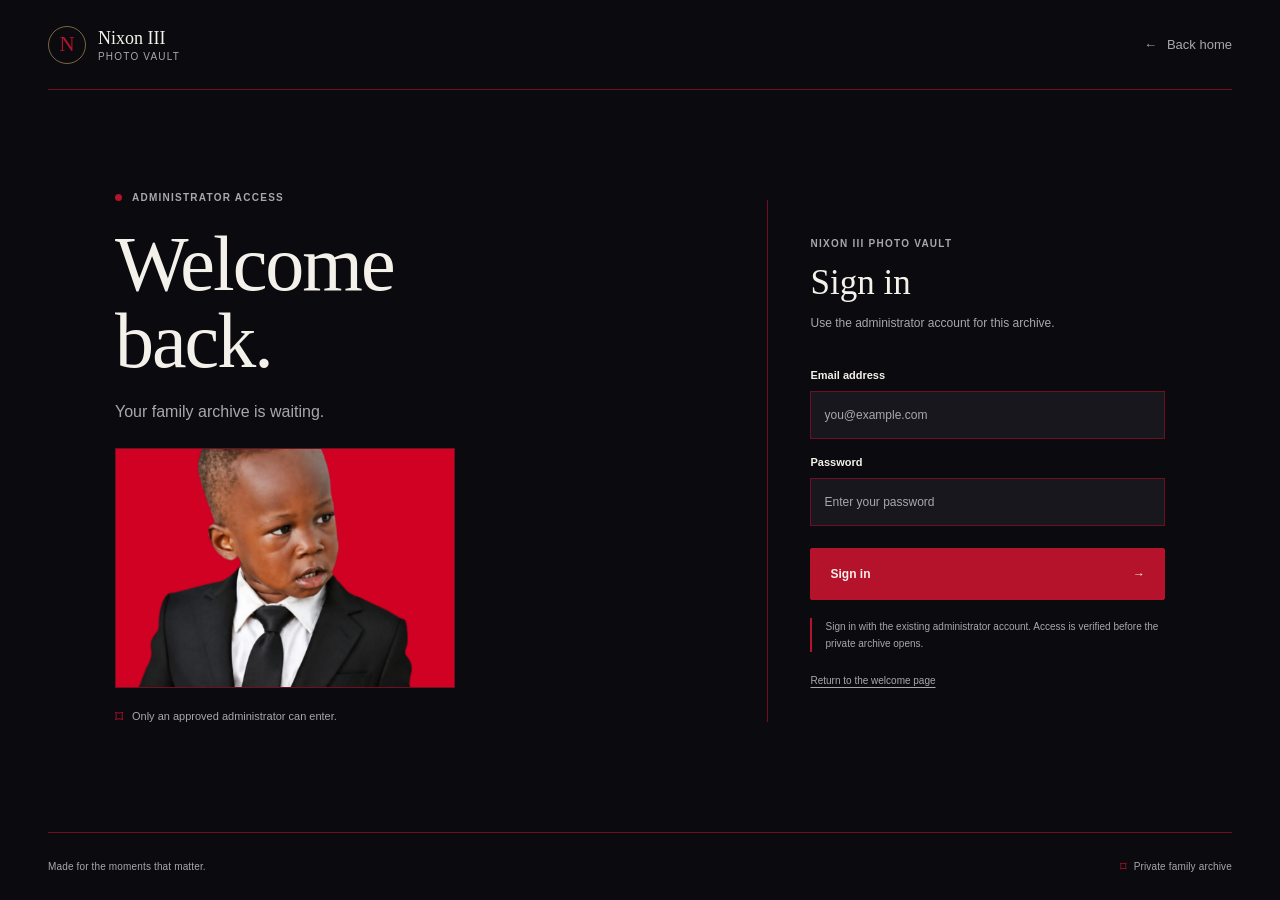
==== commit 736c9527: "fix: finalize production dashboard wording" ====
--- a/dashboard.html
+++ b/dashboard.html
@@ -32,7 +32,6 @@
       <a class="nav-item" href="vault-access.html"><span class="nav-icon" aria-hidden="true">⌑</span> Vault access</a>
       <a class="nav-item" href="gallery.html"><span class="nav-icon" aria-hidden="true">▦</span> Gallery</a>
       <a class="nav-item" href="gallery.html#albums"><span class="nav-icon" aria-hidden="true">▤</span> Albums</a>
-      <a class="nav-item" href="gallery.html#favorites"><span class="nav-icon" aria-hidden="true">♡</span> Favorites</a>
       <div class="nav-bottom">
         <div class="nav-portrait">
           <span class="portrait-token" aria-hidden="true"><img class="portrait-image" data-portrait alt="" hidden><span class="portrait-token__fallback" data-portrait-placeholder>N</span></span>
@@ -86,15 +85,21 @@
           <p class="photo-upload__message" data-photo-message role="status" aria-live="polite">Photos remain private. Uploads require an active administrator session.</p>
         </section>
 
+        <section class="photo-recovery" data-photo-recovery aria-labelledby="photo-recovery-title">
+          <div class="photo-recovery__heading">
+            <div><p class="eyebrow">Private originals</p><h2 id="photo-recovery-title">Recover Existing Uploads</h2><p>Save metadata for originals already in private Storage. This does not upload, replace, or expose the files.</p></div>
+          </div>
+          <ul class="photo-recovery__list" data-photo-recovery-list aria-label="Existing uploads available for metadata recovery"></ul>
+        </section>
+
         <section class="dashboard-links" aria-label="Archive sections">
           <a class="section-card" href="gallery.html"><span class="section-card__icon" aria-hidden="true">▦</span><span class="section-card__meta">Your photographs</span><strong>Gallery</strong><span class="section-card__arrow" aria-hidden="true">↗</span></a>
           <a class="section-card" href="gallery.html#albums"><span class="section-card__icon" aria-hidden="true">▤</span><span class="section-card__meta">Gathered by chapter</span><strong>Albums</strong><span class="section-card__arrow" aria-hidden="true">↗</span></a>
-          <a class="section-card" href="gallery.html#favorites"><span class="section-card__icon" aria-hidden="true">♡</span><span class="section-card__meta">The ones to revisit</span><strong>Favorites</strong><span class="section-card__arrow" aria-hidden="true">↗</span></a>
         </section>
 
         <section class="connection-notice" aria-labelledby="connection-title">
           <span class="notice-lock" aria-hidden="true">⌑</span>
-          <div><h2 id="connection-title">Your archive is being prepared</h2><p>Administrator sign-in and private photo uploads are available. Gallery browsing and other archive actions are not connected yet.</p></div>
+          <div><h2 id="connection-title">Your archive is being prepared</h2><p>Administrator sign-in, private photo uploads, and gallery browsing are available. Additional archive actions are still being prepared.</p></div>
           <a href="vault-access.html" class="text-link">About access <span aria-hidden="true">→</span></a>
         </section>
       </div>
--- a/css/style.css
+++ b/css/style.css
@@ -1,15 +1,23 @@
 :root {
-  color-scheme: light;
-  --ink: #272824;
-  --ink-strong: #1f201d;
-  --ink-soft: #66675f;
-  --paper: #f5f3ee;
-  --paper-light: #fcfbf8;
-  --paper-muted: #eae8e1;
-  --line: #dedcd3;
-  --accent: #a48653;
-  --accent-deep: #735a35;
-  --green: #68776a;
+  color-scheme: dark;
+  --color-background: #0B0B0F;
+  --color-surface: #17171D;
+  --color-primary: #B5122B;
+  --color-primary-dark: #6E1024;
+  --color-gold: #D4AF6A;
+  --color-text: #F4F1EA;
+  --color-text-muted: #A7A7AE;
+  --ink: var(--color-text);
+  --ink-strong: var(--color-text);
+  --ink-soft: var(--color-text-muted);
+  --paper: var(--color-background);
+  --paper-light: var(--color-surface);
+  --paper-muted: var(--color-background);
+  --line: var(--color-primary-dark);
+  --accent: var(--color-primary);
+  --accent-deep: var(--color-gold);
+  --accent-hover: var(--color-primary-dark);
+  --green: var(--color-gold);
   --serif: "Iowan Old Style", "Palatino Linotype", "Book Antiqua", Georgia, serif;
   --sans: "Avenir Next", Avenir, "Segoe UI", sans-serif;
 }
@@ -46,6 +54,14 @@
 
 button:disabled { cursor: not-allowed; }
 [hidden] { display: none !important; }
+
+::selection { background: rgb(181 18 43 / 35%); color: var(--ink); }
+
+a:focus-visible,
+button:focus-visible,
+input:focus-visible {
+  outline-color: var(--accent);
+}
 
 .visually-hidden {
   position: absolute;
@@ -202,15 +218,15 @@
   display: grid;
   place-items: center;
   overflow: hidden;
-  border: 1px solid #cfccc1;
-  background-color: #e9e7df;
+  border: 1px solid var(--color-primary-dark);
+  background-color: var(--color-surface);
 }
 
 .portrait-frame--welcome { min-height: 450px; aspect-ratio: 0.83; }
 .portrait-frame--welcome::before {
   position: absolute;
   inset: 12px;
-  border: 1px solid rgb(115 90 53 / 25%);
+  border: 1px solid rgb(212 175 106 / 25%);
   content: "";
   pointer-events: none;
 }
@@ -223,7 +239,7 @@
   width: 68px;
   aspect-ratio: 1;
   place-items: center;
-  border: 1px solid rgb(115 90 53 / 45%);
+  border: 1px solid rgb(212 175 106 / 45%);
   border-radius: 50%;
   color: var(--accent-deep);
   font-family: var(--serif);
@@ -278,3 +294,87 @@
     transition-duration: 0.01ms !important;
   }
 }
+
+.primary-link,
+.primary-button,
+.button {
+  border-color: var(--accent);
+  background: var(--accent);
+  color: var(--ink);
+}
+
+.primary-link:hover,
+.button--dark:hover,
+.primary-button:not(:disabled):hover {
+  border-color: var(--accent-hover);
+  background: var(--accent-hover);
+  color: var(--ink);
+}
+
+.button--outline {
+  border-color: var(--color-primary-dark);
+  background: transparent;
+  color: var(--ink);
+}
+
+.button--outline:hover:not(:disabled) {
+  border-color: var(--accent);
+  background: rgb(110 16 36 / 35%);
+  color: var(--ink);
+}
+
+.button--outline:disabled { color: var(--ink-soft); }
+
+.wordmark-seal {
+  color: var(--accent);
+  border-color: rgb(212 175 106 / 55%);
+}
+
+.wordmark-copy span { color: var(--ink-soft); }
+
+.status-mark { background: var(--accent); }
+
+.welcome-portrait .portrait-frame {
+  border-color: var(--color-primary-dark);
+  background-color: var(--color-surface);
+  box-shadow: 0 22px 60px rgb(0 0 0 / 38%);
+}
+
+.portrait-frame--welcome::before { border-color: rgb(212 175 106 / 35%); }
+
+.portrait-placeholder__mark {
+  border-color: rgb(212 175 106 / 48%);
+  color: var(--accent);
+}
+
+.frame-index,
+.portrait-note { color: var(--ink-soft); }
+
+.welcome-values article + article { border-left-color: var(--line); }
+.welcome-values h2 { color: var(--ink); }
+.value-index,
+.private-note span,
+.login-privacy span,
+.footer-lock span { color: var(--accent); }
+
+.text-link { color: var(--ink); }
+.text-link:hover,
+.header-link:hover,
+.form-back-link:hover { color: var(--accent-deep); }
+
+.site-footer,
+.site-header { border-color: var(--line); }
+
+.login-form input {
+  border-color: var(--color-primary-dark);
+  background: var(--color-surface);
+  color: var(--ink);
+}
+
+.login-form input::placeholder { color: var(--ink-soft); }
+.login-form input:focus-visible { border-color: var(--accent); }
+.login-form label { color: var(--ink); }
+.login-form-panel { border-color: var(--line); }
+.setup-message { color: var(--ink-soft); }
+.setup-message[data-state="error"] { color: var(--accent); }
+.primary-button:disabled { border-color: var(--color-primary-dark); background: var(--color-primary-dark); color: var(--ink); }
--- a/css/app-shell.css
+++ b/css/app-shell.css
@@ -123,6 +123,19 @@
 .photo-upload__progress-label,.photo-upload__message { margin: 8px 0 0; color: var(--ink-soft); font-size: 10px; line-height: 1.6; }
 .photo-upload__message[data-state="error"] { color: #78473e; }
 .photo-upload__message[data-state="success"] { color: #46614d; }
+.photo-recovery { margin-top: 20px; padding: 24px; border: 1px solid var(--line); background: var(--paper-light); }
+.photo-recovery__heading h2 { margin: 0; font-family: var(--serif); font-size: 23px; font-weight: 400; }
+.photo-recovery__heading p:not(.eyebrow) { margin: 8px 0 0; color: var(--ink-soft); font-size: 11px; line-height: 1.6; }
+.photo-recovery__list { display: grid; gap: 8px; margin: 16px 0 0; padding: 0; list-style: none; }
+.photo-recovery__item { display: grid; grid-template-columns: minmax(0, 1fr) auto; gap: 8px 16px; align-items: center; padding: 12px; border: 1px solid #e5e2da; background: #faf9f6; }
+.photo-recovery__details { display: grid; min-width: 0; gap: 5px; }
+.photo-recovery__details strong { overflow-wrap: anywhere; color: var(--ink); font-size: 10px; font-weight: 500; }
+.photo-recovery__details code { overflow-wrap: anywhere; color: var(--ink-soft); font-size: 8px; }
+.photo-recovery__action { min-height: 40px; cursor: pointer; }
+.photo-recovery__action:disabled { cursor: not-allowed; opacity: 0.55; }
+.photo-recovery__status { grid-column: 1 / -1; margin: 0; color: var(--ink-soft); font-size: 9px; line-height: 1.6; overflow-wrap: anywhere; }
+.photo-recovery__status[data-state="error"] { color: #78473e; }
+.photo-recovery__status[data-state="success"] { color: #46614d; }
 .section-card { position: relative; display: grid; min-height: 140px; align-content: start; padding: 20px; border: 1px solid var(--line); background: var(--paper-light); text-decoration: none; transition: border-color 150ms ease, transform 150ms ease; }
 .section-card:hover { transform: translateY(-2px); border-color: #b8ae97; }
 .section-card__icon { margin-bottom: 14px; color: var(--accent-deep); font-size: 19px; }
@@ -158,28 +171,17 @@
 .access-support { display: flex; justify-content: space-between; padding-top: 20px; border-top: 1px solid var(--line); color: var(--ink-soft); font-size: 10px; }
 
 .page-heading--gallery { margin-bottom: 24px; }
-.gallery-tools { display: flex; align-items: center; gap: 10px; }
-.search-box { display: flex; align-items: center; gap: 10px; width: min(440px, 100%); min-height: 44px; padding: 0 13px; border: 1px solid var(--line); background: var(--paper-light); color: #85847b; }
-.search-box > span:first-child { font-size: 20px; }
-.search-box input { width: 100%; min-width: 0; border: 0; outline: 0; background: transparent; color: var(--ink); font-size: 10px; }
-.search-box input:focus-visible { outline: 0; }
-.search-box input::placeholder { color: #85847b; }
-.search-box input:disabled { opacity: 1; cursor: not-allowed; }
-.filter-button { display: inline-flex; align-items: center; gap: 9px; min-height: 44px; padding: 0 14px; border: 1px solid var(--line); background: var(--paper-light); color: #6d6d65; font-size: 10px; }
-.filter-count { display: grid; width: 17px; aspect-ratio: 1; place-items: center; border-radius: 50%; background: #eeece6; font-size: 8px; }
-.search-note { color: #87867d; font-size: 9px; }
 .gallery-toolbar { display: flex; align-items: center; justify-content: space-between; gap: 15px; margin-top: 26px; padding-bottom: 0; border-bottom: 1px solid var(--line); }
 .collection-tabs { display: flex; align-items: center; gap: 24px; }
 .collection-tab { position: relative; display: inline-flex; align-items: center; min-height: 45px; color: #77776f; font-size: 10px; text-decoration: none; }
 .collection-tab:hover,.collection-tab.is-selected { color: var(--ink); }
 .collection-tab.is-selected { font-weight: 600; }
 .collection-tab.is-selected::after { position: absolute; right: 0; bottom: -1px; left: 0; height: 2px; background: var(--accent); content: ""; }
-.preview-state-switch { display: flex; align-items: center; gap: 4px; color: #86857c; font-size: 8px; }
-.preview-state-switch button { min-height: 30px; padding: 0 8px; border: 1px solid transparent; background: transparent; color: #77776f; font-size: 8px; }
-.preview-state-switch button:hover { color: var(--ink); }
-.preview-state-switch button[aria-pressed="true"] { border-color: #dcd9d0; background: var(--paper-light); color: var(--ink); }
-.preview-disclaimer { margin: 8px 0 0; color: #929188; font-size: 8px; text-align: right; }
 .gallery-state { min-height: 348px; }
+.gallery-error { display: grid; justify-items: center; align-content: center; padding: 30px; text-align: center; }
+.gallery-error .eyebrow { margin-bottom: 10px; font-size: 8px; }
+.gallery-error h2 { max-width: 470px; margin: 0; font-family: var(--serif); font-size: clamp(25px, 3vw, 35px); font-weight: 400; line-height: 1.18; }
+.gallery-error > p:not(.eyebrow) { max-width: 560px; margin: 12px 0 0; color: var(--ink-soft); font-size: 10px; line-height: 1.8; overflow-wrap: anywhere; }
 .empty-state { display: grid; grid-template-columns: minmax(180px, 0.72fr) minmax(0, 1.3fr); align-items: center; gap: clamp(30px, 6vw, 80px); width: min(750px, 100%); min-height: 315px; margin-inline: auto; padding: 32px 0 42px; }
 .empty-state__portrait { min-height: 205px; aspect-ratio: 0.9; }
 .empty-state__portrait .portrait-placeholder { padding: 18px; }
@@ -215,7 +217,13 @@
 .collection-empty > span { display: grid; width: 34px; aspect-ratio: 1; place-items: center; border: 1px solid #e1ddd3; border-radius: 50%; color: var(--accent-deep); font-size: 16px; }
 .collection-empty strong { font-family: var(--serif); font-size: 14px; font-weight: 400; }
 .collection-empty p { margin: 4px 0 0; color: var(--ink-soft); font-size: 9px; }
-.collection-section--last { padding-bottom: 5px; }
+.photo-grid { display: grid; grid-template-columns: repeat(3, minmax(0, 1fr)); gap: 16px; margin-top: 26px; }
+.photo-card { min-width: 0; border: 1px solid var(--line); background: var(--paper-light); }
+.photo-card__image-frame { aspect-ratio: 4 / 3; overflow: hidden; background: #eae8e0; }
+.photo-card__image { display: block; width: 100%; height: 100%; object-fit: contain; }
+.photo-card__details { display: grid; gap: 7px; padding: 13px 14px; }
+.photo-card__name { overflow-wrap: anywhere; color: var(--ink); font-size: 10px; font-weight: 500; }
+.photo-card__metadata { display: flex; flex-wrap: wrap; gap: 5px 12px; color: var(--ink-soft); font-size: 9px; }
 
 .viewer-page { min-height: 100vh; background: #282925; color: var(--paper-light); }
 .viewer-header { display: grid; grid-template-columns: 1fr auto 1fr; align-items: center; min-height: 74px; padding: 0 36px; border-bottom: 1px solid rgb(255 255 255 / 11%); }
@@ -252,3 +260,416 @@
 @media (prefers-reduced-motion: reduce) {
   .loading-lines span { animation: none; }
 }
+
+.app-page { background: var(--paper); color: var(--ink); }
+
+.app-header {
+  border-color: var(--line);
+  background: #0d0d0d;
+}
+
+.app-header .wordmark-seal { color: var(--accent); }
+.app-header .wordmark-copy span { color: var(--ink-soft); }
+.auth-check { background: #050505; color: var(--ink-soft); }
+.auth-check-link { color: var(--accent-deep); }
+.auth-logout-message { color: #e2a99e; }
+
+.connection-label,
+.profile-chip { color: var(--ink-soft); }
+.connection-label > span { background: var(--accent); }
+.profile-chip:hover { color: var(--accent-deep); }
+
+.portrait-token {
+  border-color: #4a422e;
+  background: #171612;
+  color: var(--accent);
+}
+
+.app-navigation {
+  border-color: var(--line);
+  background: #0d0d0d;
+}
+
+.nav-label,
+.nav-item { color: #b8b8b8; }
+.nav-item:hover {
+  background: #191815;
+  color: #fff;
+}
+
+.nav-item.is-current {
+  background: #211d11;
+  box-shadow: inset 2px 0 var(--accent);
+  color: var(--accent-deep);
+}
+
+.nav-icon,
+.nav-item.is-current .nav-icon { color: var(--accent); }
+.nav-portrait { border-color: var(--line); }
+.nav-portrait > div > span { color: var(--ink-soft); }
+
+.dashboard-content::before { opacity: 0.14; }
+.dashboard-content::after { background: rgb(5 5 5 / 88%); }
+
+.app-footer { border-color: var(--line); color: #8f8d85; }
+
+.page-heading h1,
+.access-copy h1,
+.dashboard-hero h2,
+.photo-upload__heading h2,
+.photo-recovery__heading h2,
+.section-card strong,
+.connection-notice h2,
+.access-card h2,
+.empty-state__copy h2,
+.loading-state__copy h2,
+.section-heading h2,
+.collection-empty strong {
+  color: var(--ink);
+}
+
+.eyebrow,
+.page-lede,
+.photo-upload__heading p:not(.eyebrow),
+.photo-upload__album-label,
+.photo-recovery__heading p:not(.eyebrow),
+.connection-notice p,
+.access-card > p,
+.loading-state__copy p,
+.empty-state__copy > p:not(.eyebrow),
+.collection-empty p,
+.photo-card__metadata {
+  color: var(--ink-soft);
+}
+
+.dashboard-hero {
+  min-height: 360px;
+  border: 1px solid #3d3521;
+  background: #0d0d0d;
+  box-shadow: 0 22px 48px rgb(0 0 0 / 28%);
+}
+
+.dashboard-hero__copy { width: 58%; }
+.dashboard-hero__copy > p:not(.eyebrow) { color: #c7c5be; }
+.eyebrow--light { color: #d0c5a5; }
+.text-link--light { color: #fff; }
+.text-link--light:hover { color: var(--accent-deep); }
+
+.dashboard-hero__portrait {
+  border: 0;
+  background: #090909;
+}
+
+.dashboard-hero__portrait::after {
+  background: linear-gradient(90deg, #0d0d0d 0%, rgb(13 13 13 / 90%) 37%, rgb(13 13 13 / 26%) 70%, rgb(13 13 13 / 4%) 100%);
+}
+
+.dashboard-hero__portrait::before {
+  position: absolute;
+  z-index: 2;
+  top: 16px;
+  right: 20px;
+  width: min(44%, 440px);
+  height: calc(100% - 32px);
+  border: 1px solid rgb(201 162 39 / 52%);
+  content: "";
+  pointer-events: none;
+}
+
+.dashboard-hero__portrait .portrait-image {
+  top: 16px;
+  right: 20px;
+  left: auto;
+  width: min(44%, 440px);
+  height: calc(100% - 32px);
+  opacity: 1;
+  object-fit: contain;
+  object-position: center;
+}
+
+.dashboard-hero__portrait .portrait-placeholder {
+  width: min(44%, 440px);
+  height: 100%;
+  margin-left: auto;
+}
+
+.portrait-placeholder--dark { color: #f5f3ee; }
+.portrait-placeholder--dark .portrait-placeholder__mark { border-color: rgb(201 162 39 / 60%); color: var(--accent); }
+.portrait-placeholder--dark .portrait-placeholder__note { color: #b8b8b8; }
+.portrait-placeholder--dark .portrait-placeholder__name { color: #fff; }
+
+.photo-upload,
+.photo-recovery,
+.access-card,
+.photo-card {
+  border-color: var(--line);
+  background: #141414;
+  box-shadow: 0 12px 30px rgb(0 0 0 / 18%);
+}
+
+.photo-upload__album,
+.login-form input {
+  border-color: #393832;
+  background: #0d0d0d;
+  color: var(--ink);
+}
+
+.photo-upload__album::placeholder { color: #8f8d85; }
+.photo-upload__album:focus-visible,
+.photo-upload__actions button:focus-visible { outline-color: var(--accent); }
+.photo-upload__album-label span { color: #8f8d85; }
+
+.photo-upload__file,
+.photo-recovery__item,
+.collection-empty {
+  border-color: #302f2b;
+  background: #10100f;
+}
+
+.photo-upload__file-details strong,
+.photo-recovery__details strong,
+.photo-card__name { color: var(--ink); }
+
+.photo-upload__file-details > span,
+.photo-upload__file-state,
+.photo-recovery__details code,
+.photo-recovery__status,
+.photo-upload__message,
+.photo-upload__progress-label { color: var(--ink-soft); }
+
+.photo-upload__file-error,
+.photo-upload__message[data-state="error"],
+.photo-recovery__status[data-state="error"] { color: #e2a99e; }
+
+.photo-upload__message[data-state="success"],
+.photo-recovery__status[data-state="success"] { color: #a7c0a9; }
+
+.photo-upload__progress { accent-color: var(--accent); }
+.photo-upload__clear { color: var(--ink-soft); }
+.photo-upload__clear:hover { color: var(--accent-deep); }
+
+.section-card {
+  border-color: var(--line);
+  background: #141414;
+}
+
+.section-card:hover { border-color: rgb(201 162 39 / 65%); }
+.section-card__icon,
+.section-card:hover .section-card__arrow { color: var(--accent); }
+.section-card__meta,
+.section-card__arrow { color: var(--ink-soft); }
+
+.connection-notice {
+  border-color: #383326;
+  background: #12110e;
+}
+
+.notice-lock,
+.access-lock { border-color: #5c4e2b; color: var(--accent); }
+.status-pill { border-color: #4a422e; color: #d0c5a5; }
+.access-portrait { border-color: #4a422e; background-color: #10100f; }
+.access-card__rule { border-color: var(--line); color: var(--ink-soft); }
+.access-card__rule span { color: #a7c0a9; }
+
+.breadcrumb,
+.section-count { color: #929087; }
+.breadcrumb a:hover { color: var(--accent-deep); }
+.gallery-toolbar,
+.collection-section { border-color: var(--line); }
+.collection-tab { color: var(--ink-soft); }
+.collection-tab:hover,
+.collection-tab.is-selected { color: #fff; }
+.collection-tab.is-selected::after { background: var(--accent); }
+.gallery-error > p:not(.eyebrow) { color: var(--ink-soft); }
+.empty-state__portrait,
+.loading-state__portrait,
+.photo-card__image-frame { border-color: #35332c; background: #0d0d0d; }
+.loading-kicker { color: var(--accent); }
+.loading-lines span {
+  background: linear-gradient(90deg, #25241f 0%, #302e26 50%, #25241f 100%);
+  background-size: 200% 100%;
+}
+.denied-state__mark { border-color: #51472b; color: var(--accent); }
+.collection-empty > span { border-color: #51472b; color: var(--accent); }
+
+.viewer-page { background: #050505; }
+.viewer-header,
+.viewer-footer { border-color: #2c2b28; }
+.viewer-stage { border-color: #302c21; background: #0d0d0d; }
+.viewer-placeholder { border-color: #4a422e; background: #11110f; }
+.viewer-placeholder .portrait-placeholder__mark { border-color: rgb(201 162 39 / 55%); color: var(--accent); }
+.viewer-placeholder .portrait-placeholder__note,
+.viewer-details p:last-child { color: var(--ink-soft); }
+.viewer-control,
+.viewer-action { border-color: #403a2a; color: #d1d0ca; }
+.viewer-back:hover,
+.viewer-footer a:hover { color: var(--accent-deep); }
+.viewer-header__actions .auth-logout {
+  border-color: #51472b;
+  color: #f5f3ee;
+}
+.viewer-header__actions .auth-logout:hover {
+  border-color: var(--accent);
+  background: rgb(201 162 39 / 9%);
+  color: var(--accent-deep);
+}
+
+@media (max-width: 700px) {
+  .nav-toggle { border-color: #4a422e; }
+  .nav-toggle span { background: var(--accent); }
+  .app-navigation {
+    border-color: #383326;
+    background: #0b0b0a;
+    box-shadow: 12px 0 28px rgb(0 0 0 / 42%);
+  }
+  .navigation-open::after { background: rgb(0 0 0 / 58%); }
+}
+
+.app-page,
+.viewer-page { background: var(--color-background); color: var(--color-text); }
+.auth-check { background: var(--color-background); color: var(--color-text-muted); }
+.portrait-token { border-color: var(--color-primary-dark); background: var(--color-surface); color: var(--color-gold); }
+
+.app-header,
+.app-navigation,
+.photo-upload,
+.photo-recovery,
+.access-card,
+.section-card,
+.photo-card,
+.photo-upload__file,
+.photo-recovery__item,
+.collection-empty,
+.connection-notice,
+.viewer-stage,
+.viewer-placeholder,
+.dashboard-hero {
+  background-color: var(--color-surface);
+}
+
+.app-header,
+.app-navigation,
+.app-footer,
+.gallery-toolbar,
+.collection-section,
+.viewer-header,
+.viewer-footer,
+.viewer-stage,
+.photo-upload,
+.photo-recovery,
+.access-card,
+.section-card,
+.photo-card,
+.photo-upload__file,
+.photo-recovery__item,
+.collection-empty,
+.connection-notice {
+  border-color: var(--color-primary-dark);
+}
+
+.nav-label,
+.nav-item,
+.app-footer,
+.page-lede,
+.photo-upload__heading p:not(.eyebrow),
+.photo-upload__album-label,
+.photo-recovery__heading p:not(.eyebrow),
+.photo-card__metadata,
+.breadcrumb,
+.section-count,
+.photo-upload__file-details > span,
+.photo-upload__file-state,
+.photo-recovery__details code,
+.photo-recovery__status,
+.photo-upload__message,
+.photo-upload__progress-label {
+  color: var(--color-text-muted);
+}
+
+.nav-item:hover { background-color: var(--color-primary-dark); color: var(--color-text); }
+.nav-item.is-current { background-color: var(--color-primary); color: var(--color-text); }
+.nav-icon,
+.nav-item.is-current .nav-icon { color: var(--color-gold); }
+.dashboard-content::after { background: rgb(11 11 15 / 88%); }
+.dashboard-hero { border-color: var(--color-primary-dark); color: var(--color-text); }
+.dashboard-hero__portrait { background-color: var(--color-background); }
+.dashboard-hero__portrait::after { background: linear-gradient(90deg, rgb(11 11 15 / 96%) 0%, rgb(11 11 15 / 88%) 38%, rgb(110 16 36 / 28%) 100%); }
+.dashboard-hero__portrait::before { border-color: rgb(212 175 106 / 52%); }
+.dashboard-hero__copy > p:not(.eyebrow),
+.eyebrow--light { color: var(--color-text-muted); }
+.text-link--light { color: var(--color-text); }
+.portrait-placeholder--dark { color: var(--color-text); }
+.portrait-placeholder--dark .portrait-placeholder__mark { border-color: rgb(212 175 106 / 60%); color: var(--color-gold); }
+.portrait-placeholder--dark .portrait-placeholder__note { color: var(--color-text-muted); }
+.portrait-placeholder--dark .portrait-placeholder__name { color: var(--color-text); }
+
+.photo-upload__album,
+.photo-upload__file,
+.photo-recovery__item { border-color: var(--color-primary-dark); color: var(--color-text); }
+.photo-upload__album { background: var(--color-background); }
+.photo-upload__album::placeholder,
+.photo-upload__album-label span { color: var(--color-text-muted); }
+.photo-upload__file-details strong,
+.photo-recovery__details strong,
+.photo-card__name { color: var(--color-text); }
+.photo-upload__file-error,
+.photo-upload__message[data-state="error"],
+.photo-recovery__status[data-state="error"] { color: var(--color-primary); }
+.photo-upload__message[data-state="success"],
+.photo-recovery__status[data-state="success"],
+.access-card__rule span { color: var(--color-gold); }
+.photo-upload__progress { accent-color: var(--color-primary); }
+.section-card:hover { border-color: var(--color-primary); }
+.section-card__icon,
+.notice-lock,
+.access-lock,
+.access-card__rule span,
+.denied-state__mark,
+.collection-empty > span { color: var(--color-gold); }
+.notice-lock,
+.access-lock,
+.denied-state__mark,
+.collection-empty > span { border-color: var(--color-primary-dark); }
+.connection-notice { background-color: var(--color-surface); }
+.status-pill { border-color: var(--color-primary-dark); color: var(--color-text-muted); }
+.access-portrait,
+.empty-state__portrait,
+.loading-state__portrait,
+.photo-card__image-frame { border-color: var(--color-primary-dark); background-color: var(--color-background); }
+.access-card__rule { border-color: var(--color-primary-dark); color: var(--color-text-muted); }
+.collection-tab,
+.collection-tab:hover,
+.collection-tab.is-selected { color: var(--color-text); }
+.collection-tab.is-selected::after { background-color: var(--color-primary); }
+.loading-kicker { color: var(--color-gold); }
+.loading-lines span { background: linear-gradient(90deg, #17171D 0%, #6E1024 50%, #17171D 100%); }
+
+.viewer-header,
+.viewer-footer { border-color: var(--color-primary-dark); }
+.wordmark--light { color: var(--color-text); }
+.wordmark--light .wordmark-copy span { color: var(--color-text-muted); }
+.wordmark--light .wordmark-seal { color: var(--color-gold); }
+.viewer-stage { border-color: var(--color-primary-dark); }
+.viewer-placeholder { border-color: var(--color-primary-dark); }
+.viewer-placeholder .portrait-placeholder__mark { border-color: rgb(212 175 106 / 55%); color: var(--color-gold); }
+.viewer-placeholder .portrait-placeholder__name { color: var(--color-text); }
+.viewer-placeholder .portrait-placeholder__note,
+.viewer-details p:last-child,
+.viewer-back,
+.viewer-header__status,
+.viewer-footer,
+.viewer-footer a { color: var(--color-text-muted); }
+.viewer-control,
+.viewer-action { border-color: var(--color-primary-dark); color: var(--color-text); }
+.viewer-header__actions .auth-logout { border-color: var(--color-primary-dark); color: var(--color-text); }
+.viewer-header__actions .auth-logout:hover { border-color: var(--color-primary-dark); background: var(--color-primary-dark); color: var(--color-text); }
+.viewer-header__actions .auth-logout-message { color: var(--color-primary); }
+.viewer-back:hover,
+.viewer-footer a:hover { color: var(--color-gold); }
+
+.button--outline { border-color: var(--color-gold); color: var(--color-text); }
+.button--outline:hover:not(:disabled) { border-color: var(--color-primary-dark); background: var(--color-primary-dark); color: var(--color-text); }
+.button--outline:disabled { color: var(--color-text-muted); }
+.auth-logout-message,
+.photo-recovery__status[data-state="error"] { color: var(--color-primary); }
+.nav-toggle { border-color: var(--color-primary-dark); }
--- a/css/responsive.css
+++ b/css/responsive.css
@@ -6,12 +6,105 @@
   .page-heading { align-items: start; }
   .access-layout { grid-template-columns: minmax(0, 1fr) minmax(250px, 0.8fr); gap: 30px; }
   .gallery-toolbar { align-items: start; flex-direction: column; gap: 3px; }
-  .preview-disclaimer { text-align: left; }
+  .photo-grid { grid-template-columns: repeat(2, minmax(0, 1fr)); }
   .welcome-layout { gap: 55px; }
 }
 
 @media (max-width: 700px) {
-  .site-header,.site-footer { width: calc(100% - 40px); }
+  .site-header,.site-footer { width: calc(100% - 40px);   }
+
+  @media (max-width: 900px) {
+    .dashboard-hero__copy { width: 56%; }
+    .dashboard-hero__portrait .portrait-image,
+    .dashboard-hero__portrait::before,
+    .dashboard-hero__portrait .portrait-placeholder { width: min(42%, 360px); }
+  }
+
+  @media (max-width: 700px) {
+    html,
+    body { overflow-x: clip; }
+
+    .app-header { gap: 8px; }
+    .app-header .wordmark { min-width: 0; }
+    .app-header__right { flex: 0 0 auto; }
+    .auth-logout { min-height: 42px; }
+    .nav-toggle { flex: 0 0 44px; }
+
+    .app-content { min-width: 0; }
+    .page-heading .button,
+    .photo-upload__actions .button,
+    .photo-recovery__action,
+    .primary-link,
+    .primary-button { min-height: 46px; }
+
+    .dashboard-hero {
+      min-height: 420px;
+      align-items: start;
+    }
+
+    .dashboard-hero__copy {
+      width: 100%;
+      padding: 25px 21px;
+    }
+
+    .dashboard-hero h2 { max-width: 320px; font-size: 28px; }
+    .dashboard-hero__copy > p:not(.eyebrow) { max-width: 300px; font-size: 12px; }
+    .dashboard-hero__portrait::after {
+      background: linear-gradient(180deg, var(--color-background) 0%, rgb(11 11 15 / 96%) 38%, rgb(11 11 15 / 62%) 61%, rgb(11 11 15 / 4%) 100%);
+    }
+
+    .dashboard-hero__portrait::before {
+      top: auto;
+      right: auto;
+      bottom: 14px;
+      left: 50%;
+      width: min(70%, 320px);
+      height: 176px;
+      transform: translateX(-50%);
+    }
+
+    .dashboard-hero__portrait .portrait-image {
+      top: auto;
+      right: auto;
+      bottom: 15px;
+      left: 50%;
+      width: min(70%, 320px);
+      height: 174px;
+      transform: translateX(-50%);
+      object-fit: contain;
+    }
+
+    .dashboard-hero__portrait .portrait-placeholder {
+      position: absolute;
+      bottom: 12px;
+      left: 50%;
+      width: min(70%, 320px);
+      height: 176px;
+      margin: 0;
+      padding: 10px;
+      transform: translateX(-50%);
+    }
+
+    .photo-grid { grid-template-columns: repeat(2, minmax(0, 1fr)); }
+  }
+
+  @media (max-width: 420px) {
+    .site-header,
+    .site-footer { width: calc(100% - 32px); }
+    .app-header { padding-inline: 12px; }
+    .app-header .wordmark { gap: 8px; margin-left: 2px; }
+    .app-header .wordmark-copy strong { font-size: 13px; }
+    .app-header .wordmark-copy span { font-size: 7px; letter-spacing: 1px; }
+    .app-header__right .auth-logout { min-height: 40px; padding-inline: 9px; font-size: 9px; }
+    .app-content { padding-inline: 16px; }
+    .app-footer { padding-inline: 16px; }
+    .photo-grid { grid-template-columns: 1fr; }
+    .photo-upload,
+    .photo-recovery { padding: 15px; }
+    .photo-upload__actions .button { flex-basis: 100%; }
+    .connection-notice > .text-link { margin-left: 0; }
+    .empty-state { grid-template-columns: 96px minmax(0, 1fr); gap: 13px; }
+  }
   .site-header { min-height: 72px; }
   .wordmark-seal { width: 34px; font-size: 19px; }
   .wordmark-copy strong { font-size: 16px; }
@@ -48,9 +141,9 @@
   .nav-toggle[aria-expanded="true"] span:first-child { transform: translateY(3px) rotate(45deg); }
   .nav-toggle[aria-expanded="true"] span:last-child { transform: translateY(-3px) rotate(-45deg); }
   .app-frame { display: block; min-height: calc(100vh - 66px); }
-  .app-navigation { position: fixed; z-index: 9; top: 66px; bottom: 0; left: 0; width: min(300px, 86vw); height: auto; min-height: 0; padding: 24px 16px 18px; transform: translateX(-105%); visibility: hidden; border-right: 1px solid var(--line); box-shadow: 12px 0 28px rgb(26 26 22 / 9%); transition: transform 180ms ease, visibility 180ms; }
+  .app-navigation { position: fixed; z-index: 9; top: 66px; bottom: 0; left: 0; width: min(300px, 86vw); height: auto; min-height: 0; padding: 24px 16px 18px; transform: translateX(-105%); visibility: hidden; border-right: 1px solid var(--line); box-shadow: 12px 0 28px rgb(0 0 0 / 9%); transition: transform 180ms ease, visibility 180ms; }
   .app-navigation.is-open { transform: translateX(0); visibility: visible; }
-  .navigation-open::after { position: fixed; z-index: 8; inset: 66px 0 0; background: rgb(25 26 23 / 30%); content: ""; }
+  .navigation-open::after { position: fixed; z-index: 8; inset: 66px 0 0; background: rgb(11 11 15 / 58%); content: ""; }
   .nav-item { min-height: 48px; font-size: 12px; }
   .app-content { padding: 31px 21px 48px; }
   .app-footer { min-height: 49px; padding-inline: 21px; font-size: 8px; }
@@ -74,6 +167,10 @@
   .photo-upload__clear { flex: 1 1 100%; }
   .photo-upload__file { grid-template-columns: minmax(0, 1fr); gap: 7px; }
   .photo-upload__file-state { justify-self: start; text-align: left; }
+  .photo-recovery { margin-top: 16px; padding: 17px; }
+  .photo-recovery__heading h2 { font-size: 21px; }
+  .photo-recovery__item { grid-template-columns: minmax(0, 1fr); }
+  .photo-recovery__action { width: 100%; justify-content: center; }
   .section-card { min-height: 96px; grid-template-columns: 32px 1fr auto; align-content: center; column-gap: 9px; padding: 14px; }
   .section-card__icon { grid-row: 1 / 3; margin: 0; }
   .section-card__meta { align-self: end; }
@@ -87,17 +184,12 @@
   .access-copy .button { margin-top: 2px; }
   .access-card { max-width: 470px; }
   .access-support { padding-top: 16px; }
-  .gallery-tools { align-items: stretch; flex-wrap: wrap; }
-  .search-box { width: 100%; }
-  .filter-button { min-height: 42px; }
-  .search-note { align-self: center; max-width: 185px; line-height: 1.4; }
   .gallery-toolbar { margin-top: 17px; }
   .collection-tabs { width: 100%; justify-content: space-between; gap: 7px; }
   .collection-tab { min-height: 43px; font-size: 9px; }
-  .preview-state-switch { width: 100%; flex-wrap: wrap; }
-  .preview-state-switch button { min-height: 34px; padding-inline: 10px; font-size: 9px; }
-  .preview-disclaimer { max-width: 290px; font-size: 8px; line-height: 1.5; }
   .gallery-state { min-height: 0; }
+  .photo-grid { grid-template-columns: 1fr; gap: 12px; margin-top: 18px; }
+  .photo-card__details { padding: 11px 12px; }
   .empty-state { grid-template-columns: 112px minmax(0, 1fr); gap: 18px; min-height: 270px; padding-block: 28px 34px; }
   .empty-state__portrait { min-height: 150px; aspect-ratio: 0.72; }
   .empty-state__portrait .portrait-placeholder { padding: 8px; }
@@ -149,5 +241,4 @@
   .empty-state { grid-template-columns: 88px minmax(0, 1fr); gap: 14px; }
   .empty-state__portrait { min-height: 125px; }
   .empty-state__copy h2 { font-size: 21px; }
-  .search-note { max-width: 150px; font-size: 8px; }
 }
